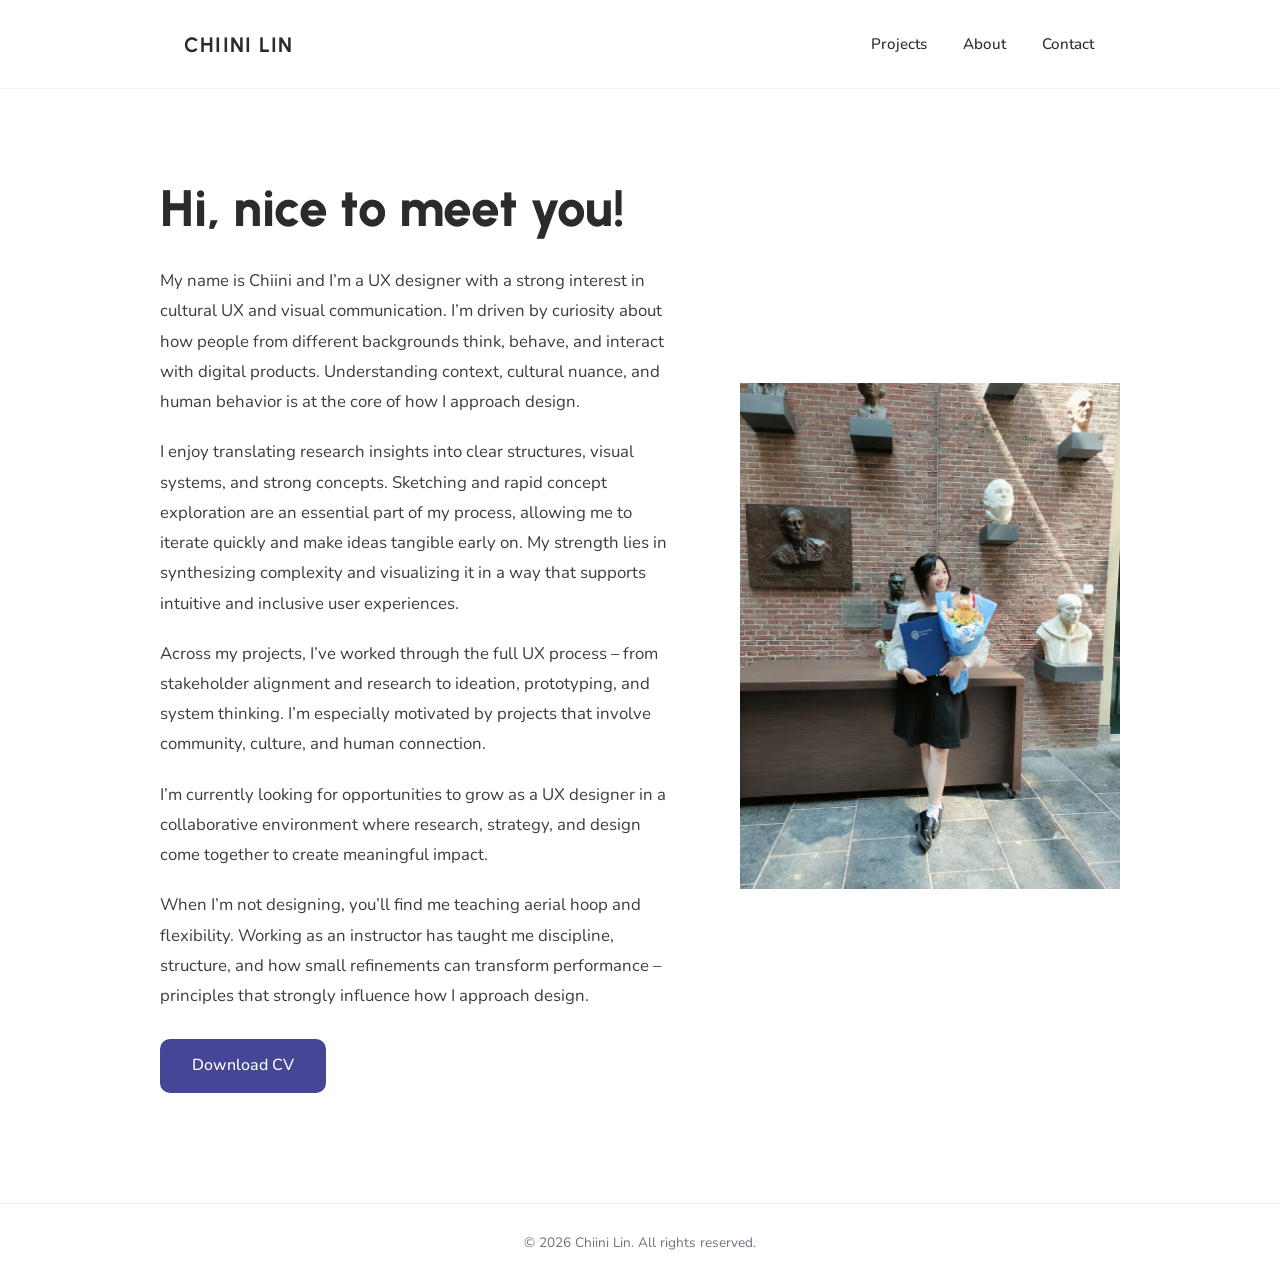
==== about.html @ f661692a "Initial commit" ====
<!DOCTYPE html>
<html lang="en">
<head>
<meta charset="UTF-8">
<meta name="viewport" content="width=device-width, initial-scale=1.0">
<title>About · Chiini Lin</title>
<link rel="preconnect" href="https://fonts.googleapis.com">
<link rel="preconnect" href="https://fonts.gstatic.com" crossorigin>
<link href="https://fonts.googleapis.com/css2?family=Urbanist:wght@600;700;800&family=Nunito:wght@400;500;600;700&display=swap" rel="stylesheet">
<link rel="stylesheet" href="css/style.css">
</head>
<body>

<a href="#top" class="skip-link">Skip to main content</a>

<header class="site-header">
  <div class="container header-inner">
    <a href="index.html" class="logo">Chiini Lin</a>
    <button class="nav-toggle" id="navToggle" aria-label="Toggle navigation" aria-expanded="false" aria-controls="siteNav">
      <span aria-hidden="true"></span><span aria-hidden="true"></span><span aria-hidden="true"></span>
    </button>
    <nav class="nav" id="siteNav" aria-label="Primary">
      <a href="index.html#projects">Projects</a>
      <a href="about.html">About</a>
      <a href="index.html#contact">Contact</a>
    </nav>
  </div>
</header>

<main id="top">
  <section class="about-section container">
    <div class="about-grid">
      <div class="about-text">
        <h1 class="about-title">Hi, nice to meet you!</h1>
        <p>My name is Chiini and I&rsquo;m a UX designer with a strong interest in cultural UX and visual communication. I&rsquo;m driven by curiosity about how people from different backgrounds think, behave, and interact with digital products. Understanding context, cultural nuance, and human behavior is at the core of how I approach design.</p>
        <p>I enjoy translating research insights into clear structures, visual systems, and strong concepts. Sketching and rapid concept exploration are an essential part of my process, allowing me to iterate quickly and make ideas tangible early on. My strength lies in synthesizing complexity and visualizing it in a way that supports intuitive and inclusive user experiences.</p>
        <p>Across my projects, I&rsquo;ve worked through the full UX process &ndash; from stakeholder alignment and research to ideation, prototyping, and system thinking. I&rsquo;m especially motivated by projects that involve community, culture, and human connection.</p>
        <p>I&rsquo;m currently looking for opportunities to grow as a UX designer in a collaborative environment where research, strategy, and design come together to create meaningful impact.</p>
        <p>When I&rsquo;m not designing, you&rsquo;ll find me teaching aerial hoop and flexibility. Working as an instructor has taught me discipline, structure, and how small refinements can transform performance &ndash; principles that strongly influence how I approach design.</p>
        <a href="#" class="btn">Download CV</a>
      </div>
      <div class="about-image">
        <img src="img/AboutMe.JPG" alt="Chiini smiling in graduation gown, holding a diploma and flowers in front of a brick wall with sculpted busts" width="3072" height="4096" loading="lazy" decoding="async">
      </div>
    </div>
  </section>
</main>

<footer class="site-footer">
  <div class="container">
    <p>&copy; 2026 Chiini Lin. All rights reserved.</p>
  </div>
</footer>

<script src="js/script.js"></script>
</body>
</html>
---- css/style.css ----
/* ---------- Design tokens ---------- */
:root {
  --color-ink: #2b2b2b;
  --color-muted: #6b7280;
  --color-purple: #454695;
  --color-purple-dark: #383a78;
  --color-section-bg: #dde6f7;
  --color-white: #ffffff;

  --font-heading: "Urbanist", "Helvetica Neue", Arial, sans-serif;
  --font-body: "Nunito", "Helvetica Neue", Arial, sans-serif;

  --container-width: 960px;
  --container-width-wide: 1180px;
  --radius-lg: 28px;
  --radius-md: 18px;
  --radius-btn: 10px;

  --font-size-h3: 1.3rem;
  --font-size-subheading: clamp(1.05rem, 1rem + 0.3vw, 1.15rem);
}

/* ---------- Reset ---------- */
* { box-sizing: border-box; }
html {
  scroll-behavior: smooth;
  scroll-padding-top: 90px;
}

@media (prefers-reduced-motion: reduce) {
  html { scroll-behavior: auto; }
  *, *::before, *::after {
    animation-duration: 0.01ms !important;
    animation-iteration-count: 1 !important;
    transition-duration: 0.01ms !important;
    scroll-behavior: auto !important;
  }
}

/* ---------- Accessibility helpers ---------- */
.visually-hidden {
  position: absolute;
  width: 1px;
  height: 1px;
  margin: -1px;
  padding: 0;
  overflow: hidden;
  clip: rect(0, 0, 0, 0);
  white-space: nowrap;
  border: 0;
}
.skip-link {
  position: absolute;
  top: -100%;
  left: 16px;
  z-index: 200;
  background: var(--color-purple-dark);
  color: #fff;
  padding: 12px 20px;
  border-radius: 8px;
  font-weight: 500;
  transition: top 0.15s ease;
}
.skip-link:focus {
  top: 16px;
}

a:focus-visible,
button:focus-visible {
  outline: 3px solid var(--color-purple-dark);
  outline-offset: 3px;
  border-radius: 4px;
}
body {
  margin: 0;
  font-family: var(--font-body);
  color: var(--color-ink);
  background: var(--color-white);
  line-height: 1.6;
  -webkit-font-smoothing: antialiased;
}
img { max-width: 100%; display: block; }
a { color: inherit; text-decoration: none; }
h1, h2, h3 {
  font-family: var(--font-heading);
  margin: 0;
  line-height: 1.15;
}
p { margin: 0; }

.container {
  width: 100%;
  max-width: var(--container-width);
  margin: 0 auto;
  padding: 0 24px;
}
.container-wide {
  width: 100%;
  max-width: var(--container-width-wide);
  margin: 0 auto;
  padding: 0 24px;
}

/* ---------- Buttons ---------- */
.btn {
  display: inline-block;
  background: var(--color-purple);
  color: var(--color-white);
  font-family: var(--font-body);
  font-weight: 500;
  font-size: 1rem;
  padding: 14px 32px;
  border-radius: var(--radius-btn);
  border: none;
  cursor: pointer;
  transition: background 0.2s ease, transform 0.2s ease;
}
.btn:hover {
  background: var(--color-purple-dark);
  transform: translateY(-1px);
}

/* ---------- Header ---------- */
.site-header {
  position: sticky;
  top: 0;
  background: rgba(255, 255, 255, 0.9);
  backdrop-filter: blur(8px);
  z-index: 100;
  border-bottom: 1px solid rgba(0, 0, 0, 0.05);
}
.header-inner {
  display: flex;
  align-items: center;
  justify-content: space-between;
  padding-top: 22px;
  padding-bottom: 22px;
}
.logo {
  font-family: var(--font-heading);
  font-size: 1.3rem;
  font-weight: 700;
  letter-spacing: 0.06em;
  text-transform: uppercase;
}
.nav {
  display: flex;
  gap: 32px;
}
.nav a {
  display: inline-block;
  padding: 10px 2px;
  font-weight: 500;
  font-size: 0.95rem;
  color: var(--color-ink);
}
.nav-toggle {
  display: none;
  flex-direction: column;
  align-items: center;
  justify-content: center;
  gap: 5px;
  width: 44px;
  height: 44px;
  background: none;
  border: none;
  cursor: pointer;
  padding: 0;
}
.nav-toggle span {
  width: 22px;
  height: 2px;
  background: var(--color-ink);
  display: block;
}

/* ---------- Hero ---------- */
.hero {
  padding: 90px 24px 110px;
  max-width: 760px;
}
.hero h1 {
  font-size: clamp(2.6rem, 5vw, 3.6rem);
  font-weight: 800;
  margin-bottom: 28px;
}
.hero p {
  font-size: 1.15rem;
  color: #3d3d3d;
  margin-bottom: 40px;
  max-width: 620px;
}

/* ---------- About page ---------- */
.about-section {
  padding: 90px 0 110px;
}
.about-grid {
  display: grid;
  grid-template-columns: 1fr;
  align-items: center;
  gap: 48px;
}
@media (min-width: 880px) {
  .about-grid {
    grid-template-columns: 1fr 380px;
    gap: 64px;
  }
}
.about-title {
  font-family: var(--font-heading);
  font-weight: 800;
  font-size: clamp(2.4rem, 4.5vw, 3.2rem);
  margin-bottom: 28px;
}
.about-text p {
  font-size: 1.05rem;
  line-height: 1.8;
  color: #3d3d3d;
  margin-bottom: 20px;
}
.about-text .btn {
  margin-top: 8px;
}
.about-image img {
  width: 100%;
  height: auto;
  border-radius: 0;
  display: block;
}

/* ---------- Projects section ---------- */
.projects-section {
  background: var(--color-section-bg);
  border-radius: var(--radius-lg);
  margin: 0;
  padding: 64px 0 80px;
}
.section-title {
  text-align: center;
  font-size: clamp(2rem, 4vw, 2.6rem);
  font-weight: 700;
  color: var(--color-ink);
  margin-bottom: 40px;
}

.project-list {
  display: flex;
  flex-direction: column;
  gap: 42px;
}

.project-card-wrap {
  position: relative;
}

.card-glow {
  position: absolute;
  inset: -35px;
  background-size: cover;
  background-position: center;
  filter: blur(50px) brightness(0.95) saturate(1.25) contrast(1);
  opacity: 0;
  transform: scale(0.95);
  transition: opacity 0.45s ease, transform 0.45s ease;
  z-index: 0;
  pointer-events: none;
}
.glow-thesis { background-image: url("../img/Effects/Thesis%20Bg.png"); }
.glow-travelink { background-image: url("../img/Effects/TraveLinkBg.png"); }
.glow-uncanny { background-image: url("../img/Effects/Uncanny%20Bg.jpg"); }
.glow-makers { background-image: url("../img/Effects/Smart%20Maker%20Bg.png"); }

.project-card-wrap:hover .card-glow {
  opacity: 0.85;
  transform: scale(0.98);
}

.project-card {
  position: relative;
  z-index: 1;
  display: grid;
  grid-template-columns: 1fr;
  background: var(--color-white);
  border-radius: var(--radius-lg);
  overflow: hidden;
  transition: transform 0.35s ease, box-shadow 0.35s ease;
}
.project-card-wrap:hover .project-card {
  transform: translateY(-6px);
  box-shadow: 0 30px 60px rgba(0, 0, 0, 0.15);
}
@media (min-width: 880px) {
  .project-card {
    grid-template-columns: 1.2fr 1fr;
    min-height: 460px;
  }
}

.project-text {
  padding: 48px 40px;
  display: flex;
  flex-direction: column;
  justify-content: center;
  gap: 18px;
}
.project-meta {
  color: var(--color-muted);
  font-size: 0.95rem;
  font-weight: 500;
}
.project-text h3 {
  font-weight: 700;
  font-size: 1.7rem;
  color: var(--color-ink);
}
.project-desc {
  color: #4a4a4a;
  font-size: 1rem;
  line-height: 1.75;
}
.project-text .btn {
  align-self: flex-start;
  margin-top: 8px;
}

.project-visual {
  position: relative;
  min-height: 320px;
  overflow: hidden;
}
.project-visual img {
  width: 100%;
  height: 100%;
  object-fit: cover;
  object-position: center;
}

/* ---------- Project detail hero ---------- */
.project-hero {
  padding-top: 56px;
  padding-bottom: 96px;
}
.back-link {
  display: inline-flex;
  align-items: center;
  gap: 8px;
  color: var(--color-muted);
  font-weight: 500;
  font-size: 0.95rem;
  margin-bottom: 40px;
}
.back-link:hover {
  color: var(--color-ink);
}
.project-hero-title {
  font-weight: 700;
  font-size: clamp(1.9rem, 4vw, 2.75rem);
  margin-bottom: 12px;
}
.project-hero-meta {
  color: var(--color-muted);
  font-size: 1.25rem;
  font-weight: 500;
  margin-bottom: 40px;
}

.project-hero-image {
  width: 100%;
  height: clamp(180px, 25vw, 400px);
  overflow: hidden;
  margin-bottom: 56px;
}
.project-hero-image img {
  width: 100%;
  height: 100%;
  object-fit: cover;
  object-position: center;
}

.project-overview-grid {
  display: grid;
  grid-template-columns: 1fr;
  align-items: center;
  gap: 48px;
}
@media (min-width: 880px) {
  .project-overview-grid {
    grid-template-columns: 280px 1fr;
    gap: 54px;
  }
}

.project-meta-list {
  display: flex;
  flex-direction: column;
  gap: 32px;
  margin: 0;
}
.meta-item dt {
  text-transform: uppercase;
  letter-spacing: 0.06em;
  font-size: 0.8rem;
  font-weight: 600;
  color: var(--color-muted);
  margin-bottom: 6px;
}
.meta-item dd {
  margin: 0;
  font-size: 1rem;
  color: var(--color-ink);
}

.project-overview h2 {
  font-weight: 700;
  font-size: 1.75rem;
  margin-bottom: 20px;
}
.project-overview p {
  font-size: 1.05rem;
  line-height: 1.8;
  color: #3d3d3d;
  margin-bottom: 20px;
}
.project-overview p:last-child {
  margin-bottom: 0;
}
.project-overview p > strong:only-child {
  display: block;
  font-family: var(--font-heading);
  font-size: var(--font-size-subheading);
  font-weight: 700;
  color: var(--color-ink);
}
.project-overview ul {
  margin: 0 0 20px;
  padding-left: 1.3rem;
  list-style: disc;
}
.project-overview li {
  font-size: 1.05rem;
  line-height: 1.8;
  color: #3d3d3d;
  margin-bottom: 10px;
}
.project-overview li:last-child {
  margin-bottom: 0;
}

/* ---------- Scientific insight topics ---------- */
.insight-topic {
  margin-bottom: 32px;
}
.topic-header {
  display: flex;
  align-items: center;
  gap: 14px;
  margin-bottom: 16px;
}
.topic-header h3 {
  font-weight: 700;
  font-size: var(--font-size-h3);
  line-height: 34px;
  margin: 0;
}
.topic-num {
  flex-shrink: 0;
  display: inline-flex;
  align-items: center;
  justify-content: center;
  width: 34px;
  height: 34px;
  border-radius: 10px;
  font-weight: 700;
  font-size: 1rem;
  color: var(--color-ink);
}
.topic-num-1 { background: #bfe6ba; }
.topic-num-2 { background: #d9c2f5; }
.topic-num-3 { background: #aac9f5; }
.topic-num-pink { background: #f5c2e0; }
.topic-num-yellow { background: #f6e6a3; }
.topic-num-orange { background: #f6cfa3; }

.process-list {
  display: flex;
  flex-direction: column;
  gap: 24px;
  margin-top: 24px;
}
.process-step {
  display: flex;
  align-items: center;
  gap: 14px;
  text-decoration: none;
  color: inherit;
  transition: opacity 0.2s ease;
}
.process-step:hover {
  opacity: 0.65;
}
.process-step h3 {
  font-weight: 600;
  font-size: 1.15rem;
  color: #4b4b4b;
}

.scroll-dots {
  position: fixed;
  right: 40px;
  top: 50%;
  transform: translateY(-50%);
  display: flex;
  flex-direction: column;
  align-items: center;
  gap: 14px;
  z-index: 60;
  opacity: 0;
  pointer-events: none;
  transition: opacity 0.3s ease;
}
.scroll-dots.visible {
  opacity: 1;
  pointer-events: auto;
}
.scroll-dot {
  position: relative;
  display: block;
  width: 13px;
  height: 13px;
  border-radius: 50%;
  background: #dcdcdc;
  transition: width 0.25s ease, height 0.25s ease, background 0.25s ease;
}
.scroll-dot:hover {
  background: #b8b8b8;
}
.scroll-dot::after {
  content: attr(data-label);
  position: absolute;
  right: calc(100% + 12px);
  top: 50%;
  transform: translateY(-50%);
  white-space: nowrap;
  background: rgba(220, 220, 220, 0.6);
  color: #000;
  font-family: var(--font-body);
  font-size: 0.8rem;
  font-weight: 500;
  padding: 5px 10px;
  border-radius: 6px;
  opacity: 0;
  pointer-events: none;
  transition: opacity 0.2s ease;
}
.scroll-dot:hover::after {
  opacity: 1;
}
.scroll-dot.active[data-color="1"]::after { background: rgba(191, 230, 186, 0.6); }
.scroll-dot.active[data-color="2"]::after { background: rgba(217, 194, 245, 0.6); }
.scroll-dot.active[data-color="3"]::after { background: rgba(170, 201, 245, 0.6); }
.scroll-dot.active[data-color="pink"]::after { background: rgba(245, 194, 224, 0.6); }
.scroll-dot.active[data-color="yellow"]::after { background: rgba(246, 230, 163, 0.6); }
.scroll-dot.active[data-color="orange"]::after { background: rgba(246, 207, 163, 0.6); }
.scroll-dot.active {
  width: 19px;
  height: 19px;
}
.scroll-dot.active[data-color="1"] { background: #bfe6ba; }
.scroll-dot.active[data-color="2"] { background: #d9c2f5; }
.scroll-dot.active[data-color="3"] { background: #aac9f5; }
.scroll-dot.active[data-color="pink"] { background: #f5c2e0; }
.scroll-dot.active[data-color="yellow"] { background: #f6e6a3; }
.scroll-dot.active[data-color="orange"] { background: #f6cfa3; }

@media (max-width: 1320px) {
  .scroll-dots {
    display: none;
  }
}

.insight-topic p {
  font-size: 1.05rem;
  line-height: 1.8;
  color: #3d3d3d;
  margin-bottom: 20px;
}
.insight-topic p:last-child {
  margin-bottom: 0;
}

.stage-grid {
  display: grid;
  grid-template-columns: 1fr;
  gap: 40px 64px;
  margin-top: 40px;
}
@media (min-width: 700px) {
  .stage-grid {
    grid-template-columns: 1fr 1fr;
  }
}

.citation {
  color: var(--color-purple);
  font-weight: 600;
  text-decoration: none;
}
.citation:hover {
  text-decoration: underline;
}
.project-overview p a:not(.citation) {
  color: var(--color-purple);
  text-decoration: underline;
}
.project-overview p a:not(.citation):hover {
  color: var(--color-purple-dark);
}
#references:target {
  background: var(--color-section-bg);
  border-radius: 8px;
  padding: 4px 8px;
  margin-left: -8px;
}

/* ---------- Scientific insight box ---------- */
.insight-box {
  border: 15px solid #a9d3f5;
  border-radius: 20px;
  padding: 60px;
  margin: 32px 0;
}
.insight-box h3 {
  font-weight: 700;
  font-size: 1.3rem;
  margin-bottom: 16px;
}
.insight-box > p {
  font-size: 1.05rem;
  line-height: 1.8;
  color: #3d3d3d;
  margin-bottom: 16px;
}
.insight-box > p:last-of-type {
  margin-bottom: 0;
}
.insight-steps {
  list-style: none;
  margin: 28px 0;
  padding: 0;
  display: flex;
  flex-direction: column;
  gap: 20px;
}
.insight-steps li {
  display: flex;
  align-items: flex-start;
  gap: 16px;
}
.insight-steps p {
  margin: 0;
  padding-top: 3px;
  font-size: 1.05rem;
  line-height: 1.6;
  color: #3d3d3d;
}
.step-num {
  flex-shrink: 0;
  display: inline-flex;
  align-items: center;
  justify-content: center;
  width: 28px;
  height: 28px;
  border-radius: 8px;
  font-weight: 700;
  font-size: 0.9rem;
  color: var(--color-ink);
}
.step-purple { background: #d9c2f5; }
.step-yellow { background: #f6e6a3; }
.step-orange { background: #f6c8a3; }
.step-blue { background: #aac9f5; }

.insight-box img {
  width: 100%;
  max-width: 640px;
  height: auto;
  display: block;
  margin: 24px auto 0;
}

.insight-box-green {
  border-color: #bfe6ba;
}
.insight-box-yellow {
  border-color: #f6e6a3;
}

.example-compare {
  display: grid;
  grid-template-columns: 1fr 1fr;
  gap: 40px;
}
.insight-box .example-panel h3 {
  margin-bottom: 0;
}
.example-panel img {
  width: 100%;
  height: auto;
  margin-top: 16px;
  border-radius: 0;
}
@media (max-width: 700px) {
  .example-compare {
    grid-template-columns: 1fr;
    gap: 32px;
  }
}

.insight-box-split {
  display: grid;
  grid-template-columns: 1fr auto;
  align-items: center;
  gap: 32px;
}
.insight-box-split .insight-box-text h3 {
  font-weight: 700;
  font-size: 1.3rem;
  margin-bottom: 16px;
}
.insight-box-split .insight-box-text p {
  font-size: 1.05rem;
  line-height: 1.8;
  color: #3d3d3d;
  margin-bottom: 16px;
}
.insight-box-split .insight-box-text p:last-child {
  margin-bottom: 0;
}
.insight-box-split img {
  width: 280px;
  max-width: 40vw;
  height: auto;
  margin: 0;
  border-radius: 0;
}
@media (max-width: 700px) {
  .insight-box-split {
    grid-template-columns: 1fr;
  }
  .insight-box-split img {
    width: 100%;
    max-width: 100%;
    margin-top: 24px;
  }
}

/* ---------- Project content block (placeholder) ---------- */
.project-content {
  padding-bottom: 96px;
}
.section-divider {
  height: 60px;
}

.small-section-divider {
  height: 30px;
}

.image-placeholder {
  aspect-ratio: 16 / 9;
  border-radius: var(--radius-lg);
  background: #f0f1f5;
  border: 2px dashed #c7cbe0;
  display: flex;
  align-items: center;
  justify-content: center;
  margin-top: 40px;
}
.image-placeholder span {
  color: var(--color-muted);
  font-weight: 500;
  font-size: 1rem;
}
.concept-image {
  width: 100%;
  height: auto;
  border-radius: var(--radius-lg);
  margin-bottom: 24px;
}
.concept-image-flat {
  border-radius: 0;
}

.video-embed {
  position: relative;
  width: 100%;
  aspect-ratio: 16 / 9;
  border-radius: var(--radius-lg);
  overflow: hidden;
  margin-top: 24px;
}
.video-embed iframe {
  position: absolute;
  top: 0;
  left: 0;
  width: 100%;
  height: 100%;
  border: 0;
}

.exhibition-gallery {
  display: grid;
  grid-template-columns: 1fr 1fr;
  gap: 20px;
  margin-top: 24px;
}
.gallery-img {
  width: 100%;
  height: auto;
  aspect-ratio: 4 / 3;
  object-fit: cover;
  display: block;
}
.gallery-img-wide {
  grid-column: 1 / -1;
  aspect-ratio: 1280 / 1698;
}
@media (max-width: 640px) {
  .exhibition-gallery {
    grid-template-columns: 1fr;
  }
}

/* ---------- Other projects ---------- */
.other-projects {
  padding: 80px 24px 100px;
}
.other-projects .section-title {
  margin-bottom: 48px;
}
.other-projects-grid {
  display: grid;
  grid-template-columns: 1fr;
  gap: 28px;
}
@media (min-width: 700px) {
  .other-projects-grid { grid-template-columns: repeat(2, 1fr); }
}
@media (min-width: 1000px) {
  .other-projects-grid { grid-template-columns: repeat(3, 1fr); }
}

.other-projects .card-glow {
  inset: -18px;
  filter: blur(28px) brightness(0.95) saturate(1.25) contrast(1);
}

.other-project-card {
  position: relative;
  z-index: 1;
  display: block;
  background: var(--color-white);
  border-radius: var(--radius-lg);
  overflow: hidden;
  box-shadow: 0 10px 30px rgba(0, 0, 0, 0.08);
  transition: transform 0.2s ease, box-shadow 0.2s ease;
}
.other-project-card:hover {
  transform: translateY(-4px);
  box-shadow: 0 16px 40px rgba(0, 0, 0, 0.12);
}
.other-project-image {
  aspect-ratio: 16 / 10;
  overflow: hidden;
}
.other-project-image img {
  width: 100%;
  height: 100%;
  object-fit: cover;
  object-position: center;
}
.other-project-info {
  padding: 24px 24px 32px;
}
.other-project-info .project-meta {
  margin-bottom: 10px;
}
.other-project-info h3 {
  font-weight: 700;
  font-size: 1.15rem;
  color: var(--color-ink);
  min-height: 2.7rem;
}

/* ---------- Contact ---------- */
.contact {
  text-align: center;
  padding: 110px 24px;
}
.contact-eyebrow {
  color: var(--color-muted);
  font-size: 0.95rem;
  margin-bottom: 24px;
}
.contact-question {
  font-size: 1.4rem;
  font-weight: 600;
  margin-bottom: 36px;
}

/* ---------- Footer ---------- */
.site-footer {
  border-top: 1px solid rgba(0, 0, 0, 0.06);
  padding: 28px 0;
}
.site-footer p {
  text-align: center;
  color: var(--color-muted);
  font-size: 0.85rem;
}

/* ---------- Responsive ---------- */
@media (max-width: 767px) {
  .nav-toggle { display: flex; }
  .nav {
    position: absolute;
    top: 100%;
    left: 0;
    right: 0;
    background: var(--color-white);
    flex-direction: column;
    padding: 16px 24px 24px;
    display: none;
    gap: 16px;
    border-bottom: 1px solid rgba(0, 0, 0, 0.06);
  }
  .nav.open { display: flex; }
  .project-visual { min-height: 220px; }
}

/* Tablet: tighten section rhythm between the mobile stack and the two-column desktop layout */
@media (min-width: 600px) and (max-width: 879px) {
  .project-text { padding: 40px 36px; }
  .section-divider { height: 45px; }
}

@media (max-width: 599px) {
  .hero { padding: 56px 20px 72px; }
  .project-text { padding: 32px 24px; }
  .contact { padding: 72px 20px; }
  .contact-question { font-size: 1.2rem; }
  .section-divider { height: 30px; }
}
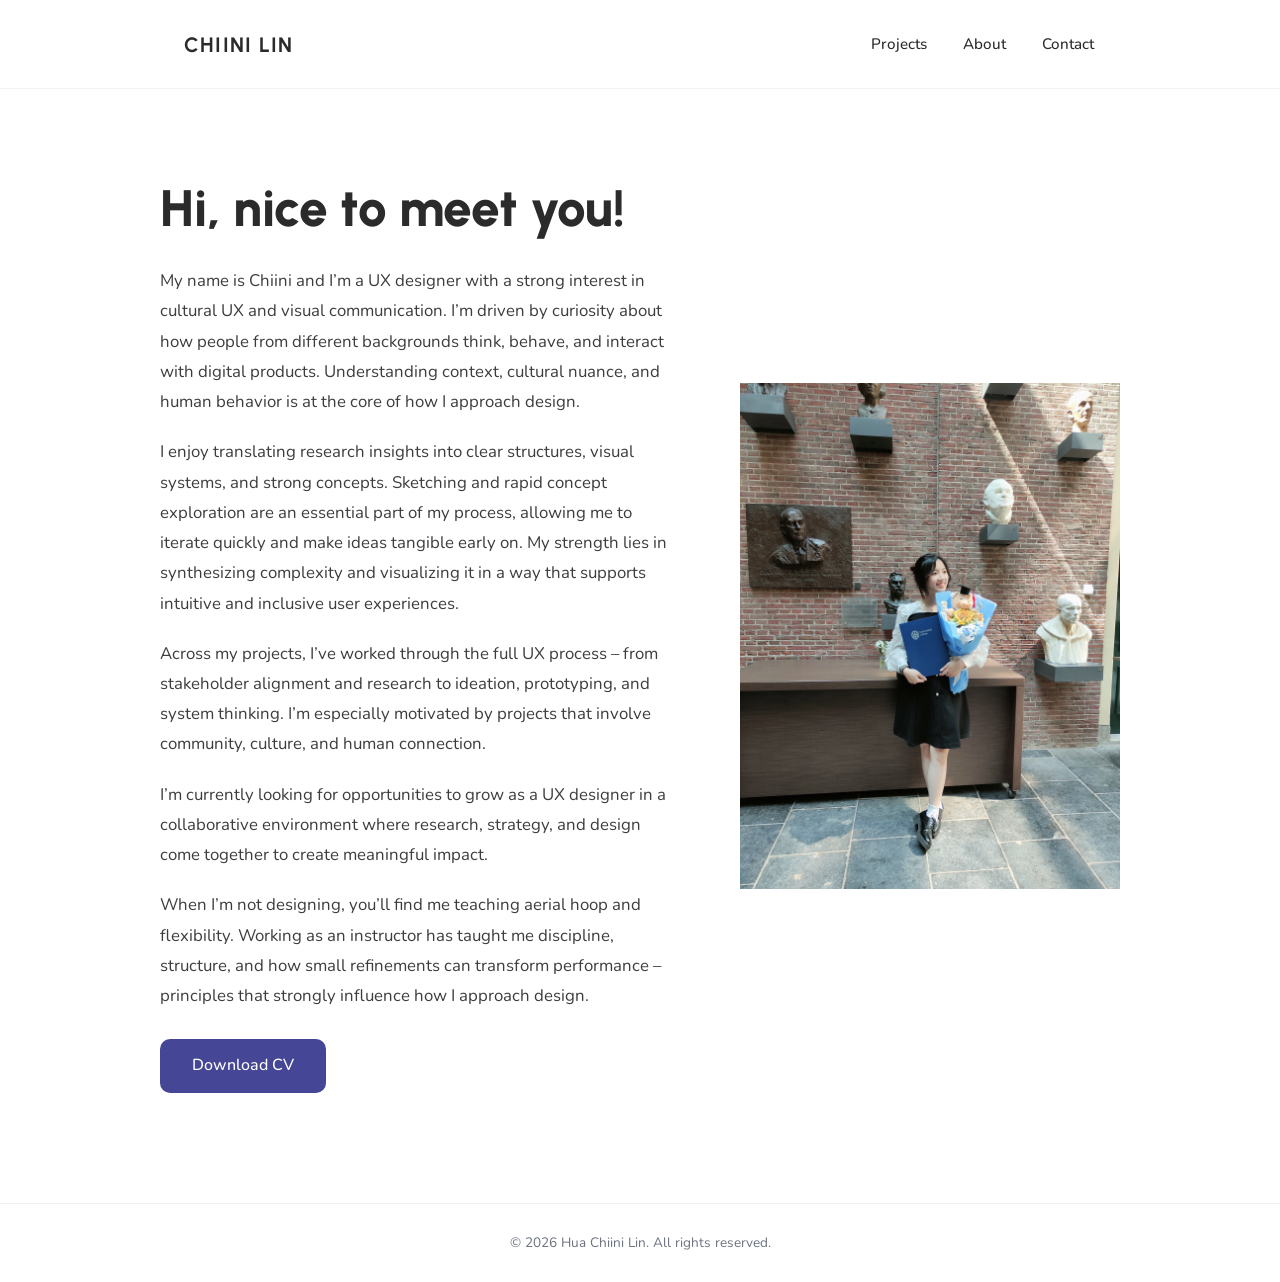
==== commit 186f5e6a: "Replace contact button with email/LinkedIn social icons Adds responsive email and LinkedIn icon link" ====
--- a/about.html
+++ b/about.html
@@ -4,6 +4,23 @@
 <meta charset="UTF-8">
 <meta name="viewport" content="width=device-width, initial-scale=1.0">
 <title>About · Chiini Lin</title>
+<meta name="description" content="Learn more about Chiini Lin, a UX designer with a passion for cultural UX, visual communication, and translating research into intuitive digital experiences.">
+<meta name="author" content="Hua Chiini Lin">
+<meta name="theme-color" content="#454695">
+<link rel="canonical" href="https://chiifolio.com/about.html">
+
+<meta property="og:type" content="website">
+<meta property="og:site_name" content="Chiini Lin">
+<meta property="og:title" content="About · Chiini Lin">
+<meta property="og:description" content="Learn more about Chiini Lin, a UX designer with a passion for cultural UX, visual communication, and translating research into intuitive digital experiences.">
+<meta property="og:url" content="https://chiifolio.com/about.html">
+<meta property="og:image" content="https://chiifolio.com/img/AboutMe.JPG">
+
+<meta name="twitter:card" content="summary_large_image">
+<meta name="twitter:title" content="About · Chiini Lin">
+<meta name="twitter:description" content="Learn more about Chiini Lin, a UX designer with a passion for cultural UX, visual communication, and translating research into intuitive digital experiences.">
+<meta name="twitter:image" content="https://chiifolio.com/img/AboutMe.JPG">
+
 <link rel="preconnect" href="https://fonts.googleapis.com">
 <link rel="preconnect" href="https://fonts.gstatic.com" crossorigin>
 <link href="https://fonts.googleapis.com/css2?family=Urbanist:wght@600;700;800&family=Nunito:wght@400;500;600;700&display=swap" rel="stylesheet">
@@ -37,7 +54,7 @@
         <p>Across my projects, I&rsquo;ve worked through the full UX process &ndash; from stakeholder alignment and research to ideation, prototyping, and system thinking. I&rsquo;m especially motivated by projects that involve community, culture, and human connection.</p>
         <p>I&rsquo;m currently looking for opportunities to grow as a UX designer in a collaborative environment where research, strategy, and design come together to create meaningful impact.</p>
         <p>When I&rsquo;m not designing, you&rsquo;ll find me teaching aerial hoop and flexibility. Working as an instructor has taught me discipline, structure, and how small refinements can transform performance &ndash; principles that strongly influence how I approach design.</p>
-        <a href="#" class="btn">Download CV</a>
+        <a href="https://drive.google.com/file/d/1LmdPEBao_mqv1eQyY-3mm7B8MI3oH9Gp/view?usp=sharing" class="btn" target="_blank" rel="noopener">Download CV</a>
       </div>
       <div class="about-image">
         <img src="img/AboutMe.JPG" alt="Chiini smiling in graduation gown, holding a diploma and flowers in front of a brick wall with sculpted busts" width="3072" height="4096" loading="lazy" decoding="async">
@@ -48,7 +65,7 @@
 
 <footer class="site-footer">
   <div class="container">
-    <p>&copy; 2026 Chiini Lin. All rights reserved.</p>
+    <p>&copy; 2026 Hua Chiini Lin. All rights reserved.</p>
   </div>
 </footer>
 
--- a/css/style.css
+++ b/css/style.css
@@ -908,6 +908,25 @@
   font-weight: 600;
   margin-bottom: 36px;
 }
+.social-links {
+  display: flex;
+  justify-content: center;
+  gap: 24px;
+}
+.social-icon {
+  display: flex;
+  align-items: center;
+  justify-content: center;
+  transition: transform 0.2s ease, opacity 0.2s ease;
+}
+.social-icon:hover {
+  transform: translateY(-3px);
+  opacity: 0.75;
+}
+.social-icon img {
+  width: clamp(22px, 5vw, 30px);
+  height: auto;
+}
 
 /* ---------- Footer ---------- */
 .site-footer {
